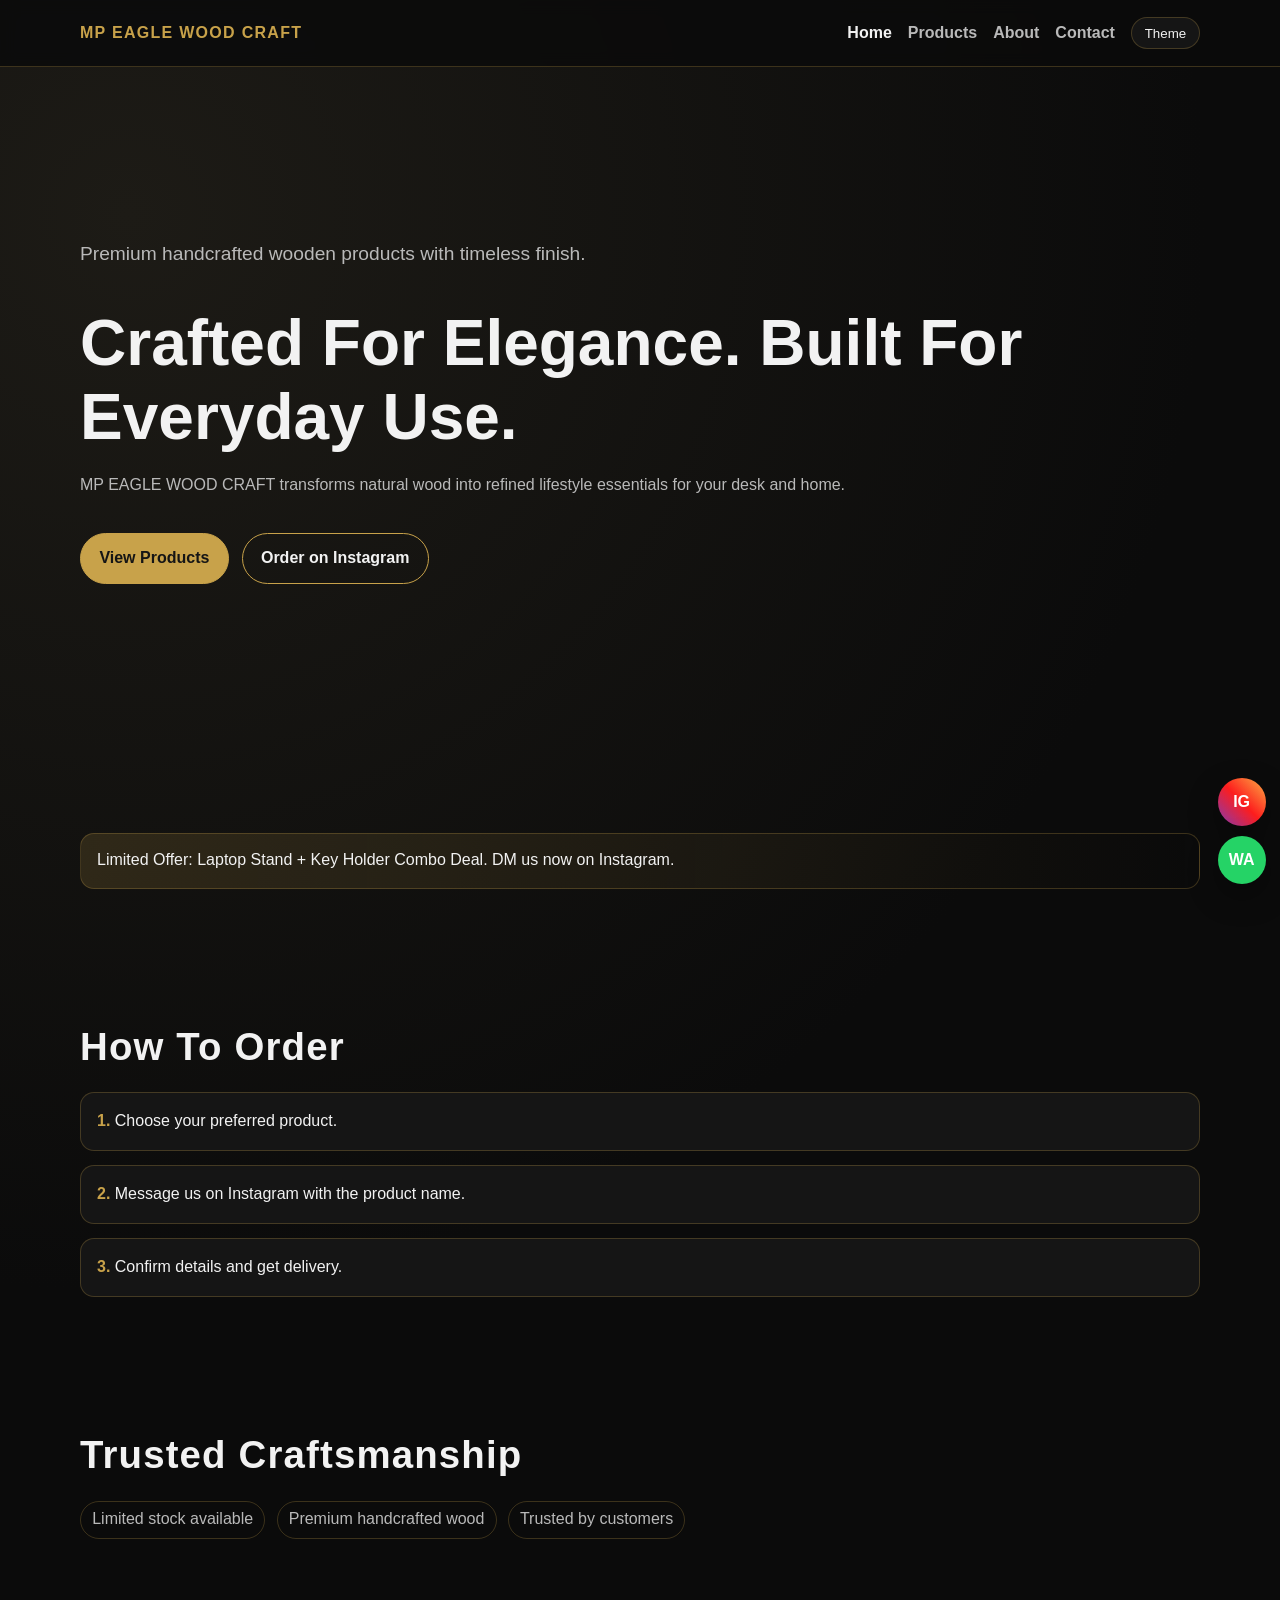
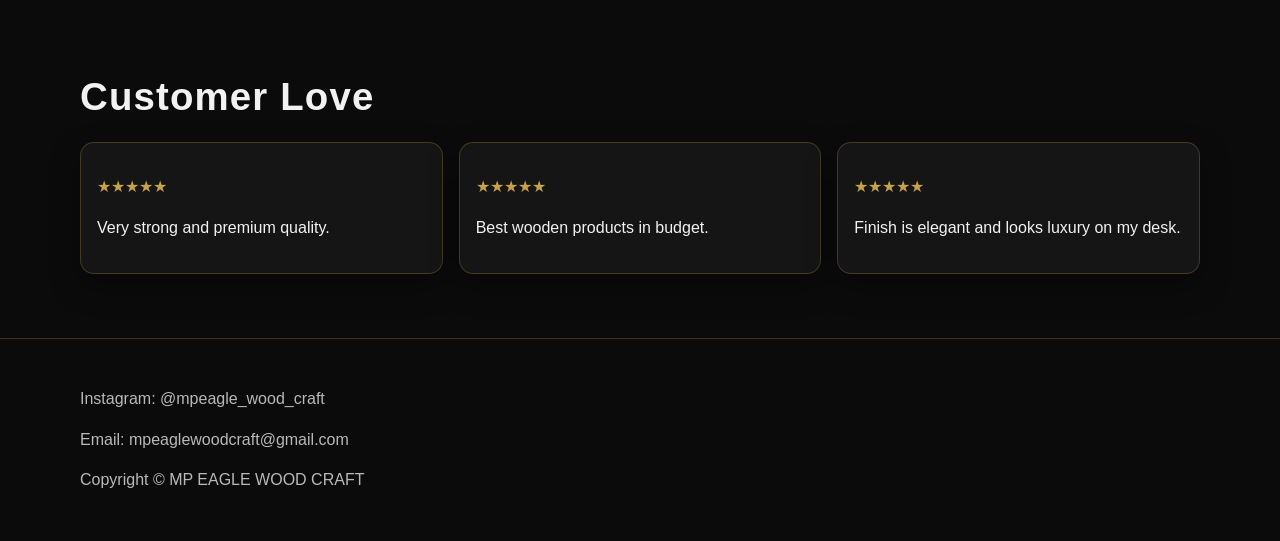
==== index.html @ 9cb2171c "Initial commit" ====
<!doctype html>
<html lang="en">
  <head>
    <meta charset="UTF-8" />
    <meta name="viewport" content="width=device-width, initial-scale=1.0" />
    <title>MP EAGLE WOOD CRAFT | Premium Wooden Products</title>
    <meta
      name="description"
      content="MP EAGLE WOOD CRAFT offers premium handcrafted wooden laptop stands, key holders, and desk accessories. Order instantly on Instagram."
    />
    <meta
      name="keywords"
      content="wooden products, laptop stand, key holder, pen stand, handcrafted wood, MP EAGLE WOOD CRAFT"
    />
    <link rel="stylesheet" href="assets/css/main.css" />
  </head>
  <body>
    <div class="wood-grain" aria-hidden="true"></div>
    <div class="loader" data-loader>
      <img src="assets/images/logo.png" alt="MP EAGLE WOOD CRAFT logo" />
    </div>

    <header class="topbar">
      <div class="container nav-wrap">
        <a href="index.html" class="brand">MP EAGLE WOOD CRAFT</a>
        <nav class="menu" aria-label="Primary">
          <a href="index.html" data-nav-link>Home</a>
          <a href="products.html" data-nav-link>Products</a>
          <a href="about.html" data-nav-link>About</a>
          <a href="contact.html" data-nav-link>Contact</a>
          <button class="theme-toggle" data-theme-toggle type="button">Theme</button>
        </nav>
      </div>
    </header>

    <main>
      <section class="hero container section">
        <p class="tagline">Premium handcrafted wooden products with timeless finish.</p>
        <h1>Crafted For Elegance. Built For Everyday Use.</h1>
        <p class="section-lead">
          MP EAGLE WOOD CRAFT transforms natural wood into refined lifestyle essentials for your
          desk and home.
        </p>
        <div class="hero-actions">
          <a class="btn" href="products.html">View Products</a>
          <a
            class="btn btn-ghost"
            href="https://www.instagram.com/mpeagle_wood_craft/"
            target="_blank"
            rel="noopener noreferrer"
            >Order on Instagram</a
          >
        </div>
      </section>

      <section class="container section">
        <div class="offer-banner">
          Limited Offer: Laptop Stand + Key Holder Combo Deal. DM us now on Instagram.
        </div>
      </section>

      <section class="container section">
        <h2 class="section-title">How To Order</h2>
        <div class="steps">
          <article class="step"><strong>1.</strong> Choose your preferred product.</article>
          <article class="step"><strong>2.</strong> Message us on Instagram with the product name.</article>
          <article class="step"><strong>3.</strong> Confirm details and get delivery.</article>
        </div>
      </section>

      <section class="container section">
        <h2 class="section-title">Trusted Craftsmanship</h2>
        <div class="trust-badges">
          <span class="pill">Limited stock available</span>
          <span class="pill">Premium handcrafted wood</span>
          <span class="pill">Trusted by customers</span>
        </div>
      </section>

      <section class="container section">
        <h2 class="section-title">Customer Love</h2>
        <div class="grid cards-3">
          <article class="card">
            <p class="testimonial-stars">★★★★★</p>
            <p>Very strong and premium quality.</p>
          </article>
          <article class="card">
            <p class="testimonial-stars">★★★★★</p>
            <p>Best wooden products in budget.</p>
          </article>
          <article class="card">
            <p class="testimonial-stars">★★★★★</p>
            <p>Finish is elegant and looks luxury on my desk.</p>
          </article>
        </div>
      </section>
    </main>

    <footer class="footer">
      <div class="container">
        <p>
          Instagram:
          <a href="https://www.instagram.com/mpeagle_wood_craft/" target="_blank" rel="noopener noreferrer"
            >@mpeagle_wood_craft</a
          >
        </p>
        <p>
          Email:
          <a href="mailto:mpeaglewoodcraft@gmail.com">mpeaglewoodcraft@gmail.com</a>
        </p>
        <p>Copyright © MP EAGLE WOOD CRAFT</p>
      </div>
    </footer>

    <script src="assets/js/main.js"></script>
  </body>
</html>
---- assets/css/main.css ----
:root {
  --bg: #0b0b0b;
  --panel: #151515;
  --text: #f2f2f2;
  --muted: #b9b9b9;
  --accent: #c8a24a;
  --accent-strong: #dfb95f;
  --line: rgba(200, 162, 74, 0.26);
  --success: #7dcc84;
  --danger: #ff7272;
  --shadow: 0 12px 30px rgba(0, 0, 0, 0.35);
}

body.light {
  --bg: #f3efe8;
  --panel: #ffffff;
  --text: #1b1b1b;
  --muted: #4d4d4d;
  --accent: #8f6a1d;
  --accent-strong: #b98922;
  --line: rgba(143, 106, 29, 0.25);
  --shadow: 0 12px 24px rgba(45, 35, 16, 0.16);
}

*,
*::before,
*::after {
  box-sizing: border-box;
}

html {
  scroll-behavior: smooth;
}

body {
  margin: 0;
  font-family: "Segoe UI", "Inter", Arial, sans-serif;
  background: radial-gradient(circle at 10% 10%, #1d1b16 0%, var(--bg) 48%);
  color: var(--text);
  line-height: 1.55;
}

.wood-grain {
  position: fixed;
  inset: 0;
  z-index: -1;
  opacity: 0.05;
  pointer-events: none;
  background-image: repeating-linear-gradient(
    100deg,
    rgba(255, 255, 255, 0.11) 0px,
    rgba(255, 255, 255, 0.11) 1px,
    transparent 1px,
    transparent 8px
  );
}

.container {
  width: min(1120px, 92%);
  margin-inline: auto;
}

.section {
  padding: 4rem 0;
}

.section-title {
  font-size: clamp(1.6rem, 4.8vw, 2.4rem);
  margin: 0 0 1rem;
  letter-spacing: 0.03em;
}

.section-lead {
  color: var(--muted);
  margin-top: 0;
}

a {
  color: inherit;
  text-decoration: none;
}

.btn {
  display: inline-flex;
  align-items: center;
  justify-content: center;
  gap: 0.4rem;
  border: 1px solid var(--accent);
  color: #151515;
  background: var(--accent);
  padding: 0.75rem 1.15rem;
  border-radius: 999px;
  font-weight: 700;
  transition: transform 0.2s ease, box-shadow 0.2s ease, background 0.2s ease;
}

.btn:hover {
  transform: translateY(-2px);
  box-shadow: 0 8px 20px rgba(201, 162, 74, 0.3);
  background: var(--accent-strong);
}

.btn-ghost {
  background: transparent;
  color: var(--text);
}

.topbar {
  position: sticky;
  top: 0;
  z-index: 40;
  backdrop-filter: blur(8px);
  border-bottom: 1px solid var(--line);
  background: color-mix(in srgb, var(--bg) 85%, transparent);
}

.nav-wrap {
  min-height: 66px;
  display: flex;
  align-items: center;
  justify-content: space-between;
  gap: 1rem;
}

.brand {
  font-weight: 800;
  letter-spacing: 0.08em;
  color: var(--accent);
}

.menu {
  display: flex;
  gap: 1rem;
  align-items: center;
}

.menu a {
  color: var(--muted);
  font-weight: 600;
}

.menu a.active,
.menu a:hover {
  color: var(--text);
}

.theme-toggle {
  border: 1px solid var(--line);
  background: var(--panel);
  color: var(--text);
  border-radius: 999px;
  padding: 0.45rem 0.8rem;
}

.hero {
  min-height: 78vh;
  display: grid;
  align-content: center;
  gap: 1.2rem;
  padding-top: 2rem;
}

.tagline {
  color: var(--muted);
  font-size: clamp(1rem, 3vw, 1.2rem);
}

.hero h1 {
  margin: 0;
  font-size: clamp(2.1rem, 7vw, 4rem);
  line-height: 1.15;
}

.hero-actions {
  display: flex;
  gap: 0.8rem;
  flex-wrap: wrap;
}

.offer-banner {
  border: 1px solid var(--line);
  border-radius: 14px;
  padding: 0.9rem 1rem;
  background: linear-gradient(90deg, rgba(200, 162, 74, 0.16), transparent);
}

.steps {
  display: grid;
  gap: 0.9rem;
}

.step {
  background: var(--panel);
  border: 1px solid var(--line);
  border-radius: 14px;
  padding: 1rem;
}

.step strong {
  color: var(--accent);
}

.grid {
  display: grid;
  gap: 1rem;
}

.cards-3 {
  grid-template-columns: repeat(1, minmax(0, 1fr));
}

.card {
  background: var(--panel);
  border: 1px solid var(--line);
  border-radius: 14px;
  padding: 1rem;
  box-shadow: var(--shadow);
}

.trust-badges {
  display: flex;
  flex-wrap: wrap;
  gap: 0.7rem;
}

.pill {
  border: 1px solid var(--line);
  border-radius: 999px;
  padding: 0.35rem 0.7rem;
  color: var(--muted);
}

.product-filters {
  display: flex;
  gap: 0.5rem;
  flex-wrap: wrap;
  margin: 1.2rem 0;
}

.filter-btn {
  border: 1px solid var(--line);
  color: var(--muted);
  background: transparent;
  border-radius: 999px;
  padding: 0.45rem 0.8rem;
}

.filter-btn.active {
  background: var(--accent);
  border-color: var(--accent);
  color: #121212;
}

.product-card {
  overflow: hidden;
  padding: 0;
}

.product-open {
  border: 0;
  width: 100%;
  display: block;
  padding: 0;
  cursor: pointer;
  background: transparent;
  color: inherit;
}

.product-media {
  aspect-ratio: 4 / 3;
  overflow: hidden;
}

.product-media img {
  width: 100%;
  height: 100%;
  object-fit: cover;
  transition: transform 0.3s ease;
}

.product-card:hover .product-media img {
  transform: scale(1.06);
}

.product-body {
  padding: 1rem;
}

.price-row {
  display: flex;
  gap: 0.6rem;
  align-items: baseline;
}

.old-price {
  text-decoration: line-through;
  color: var(--muted);
}

.new-price {
  color: var(--accent);
  font-weight: 700;
}

.stock {
  color: var(--danger);
  font-size: 0.92rem;
}

.testimonial-stars {
  color: var(--accent);
}

.faq details {
  border: 1px solid var(--line);
  border-radius: 10px;
  padding: 0.8rem 0.9rem;
  background: var(--panel);
}

.faq details + details {
  margin-top: 0.7rem;
}

.footer {
  padding: 2rem 0;
  border-top: 1px solid var(--line);
  color: var(--muted);
}

.floating {
  position: fixed;
  right: 0.9rem;
  bottom: 1rem;
  display: grid;
  gap: 0.6rem;
  z-index: 45;
}

.floating a {
  width: 48px;
  height: 48px;
  display: grid;
  place-items: center;
  border-radius: 50%;
  color: #fff;
  font-weight: 700;
  box-shadow: var(--shadow);
}

.ig-float {
  background: linear-gradient(45deg, #833ab4, #fd1d1d, #fcb045);
}

.wa-float {
  background: #25d366;
  color: #0f2014;
}

.loader {
  position: fixed;
  inset: 0;
  background: #050505;
  display: grid;
  place-items: center;
  z-index: 99;
  animation: fadeOut 0.45s ease 1s forwards;
}

.loader img {
  width: 110px;
  max-width: 50vw;
  opacity: 0;
  animation: fadeIn 0.45s ease 0.1s forwards;
}

@keyframes fadeIn {
  to {
    opacity: 1;
  }
}

@keyframes fadeOut {
  to {
    opacity: 0;
    visibility: hidden;
  }
}

.modal {
  position: fixed;
  inset: 0;
  background: rgba(5, 5, 5, 0.76);
  z-index: 70;
  display: none;
  align-items: center;
  justify-content: center;
  padding: 1rem;
}

.modal.open {
  display: flex;
}

.modal-panel {
  width: min(760px, 100%);
  background: var(--panel);
  border: 1px solid var(--line);
  border-radius: 14px;
  padding: 1rem;
}

.modal-gallery {
  display: grid;
  grid-template-columns: repeat(2, 1fr);
  gap: 0.5rem;
}

.modal-gallery img {
  width: 100%;
  border-radius: 10px;
  aspect-ratio: 4 / 3;
  object-fit: cover;
}

.cart-box {
  position: sticky;
  top: 84px;
}

.cart-item {
  display: flex;
  justify-content: space-between;
  gap: 0.6rem;
  padding: 0.45rem 0;
  border-bottom: 1px dashed var(--line);
}

@media (min-width: 700px) {
  .cards-3 {
    grid-template-columns: repeat(3, minmax(0, 1fr));
  }

  .products-layout {
    display: grid;
    grid-template-columns: minmax(0, 1fr) 320px;
    gap: 1rem;
    align-items: start;
  }
}

@media (prefers-reduced-motion: reduce) {
  *,
  *::before,
  *::after {
    animation-duration: 0.01ms !important;
    animation-iteration-count: 1 !important;
    transition-duration: 0.01ms !important;
    scroll-behavior: auto !important;
  }
}
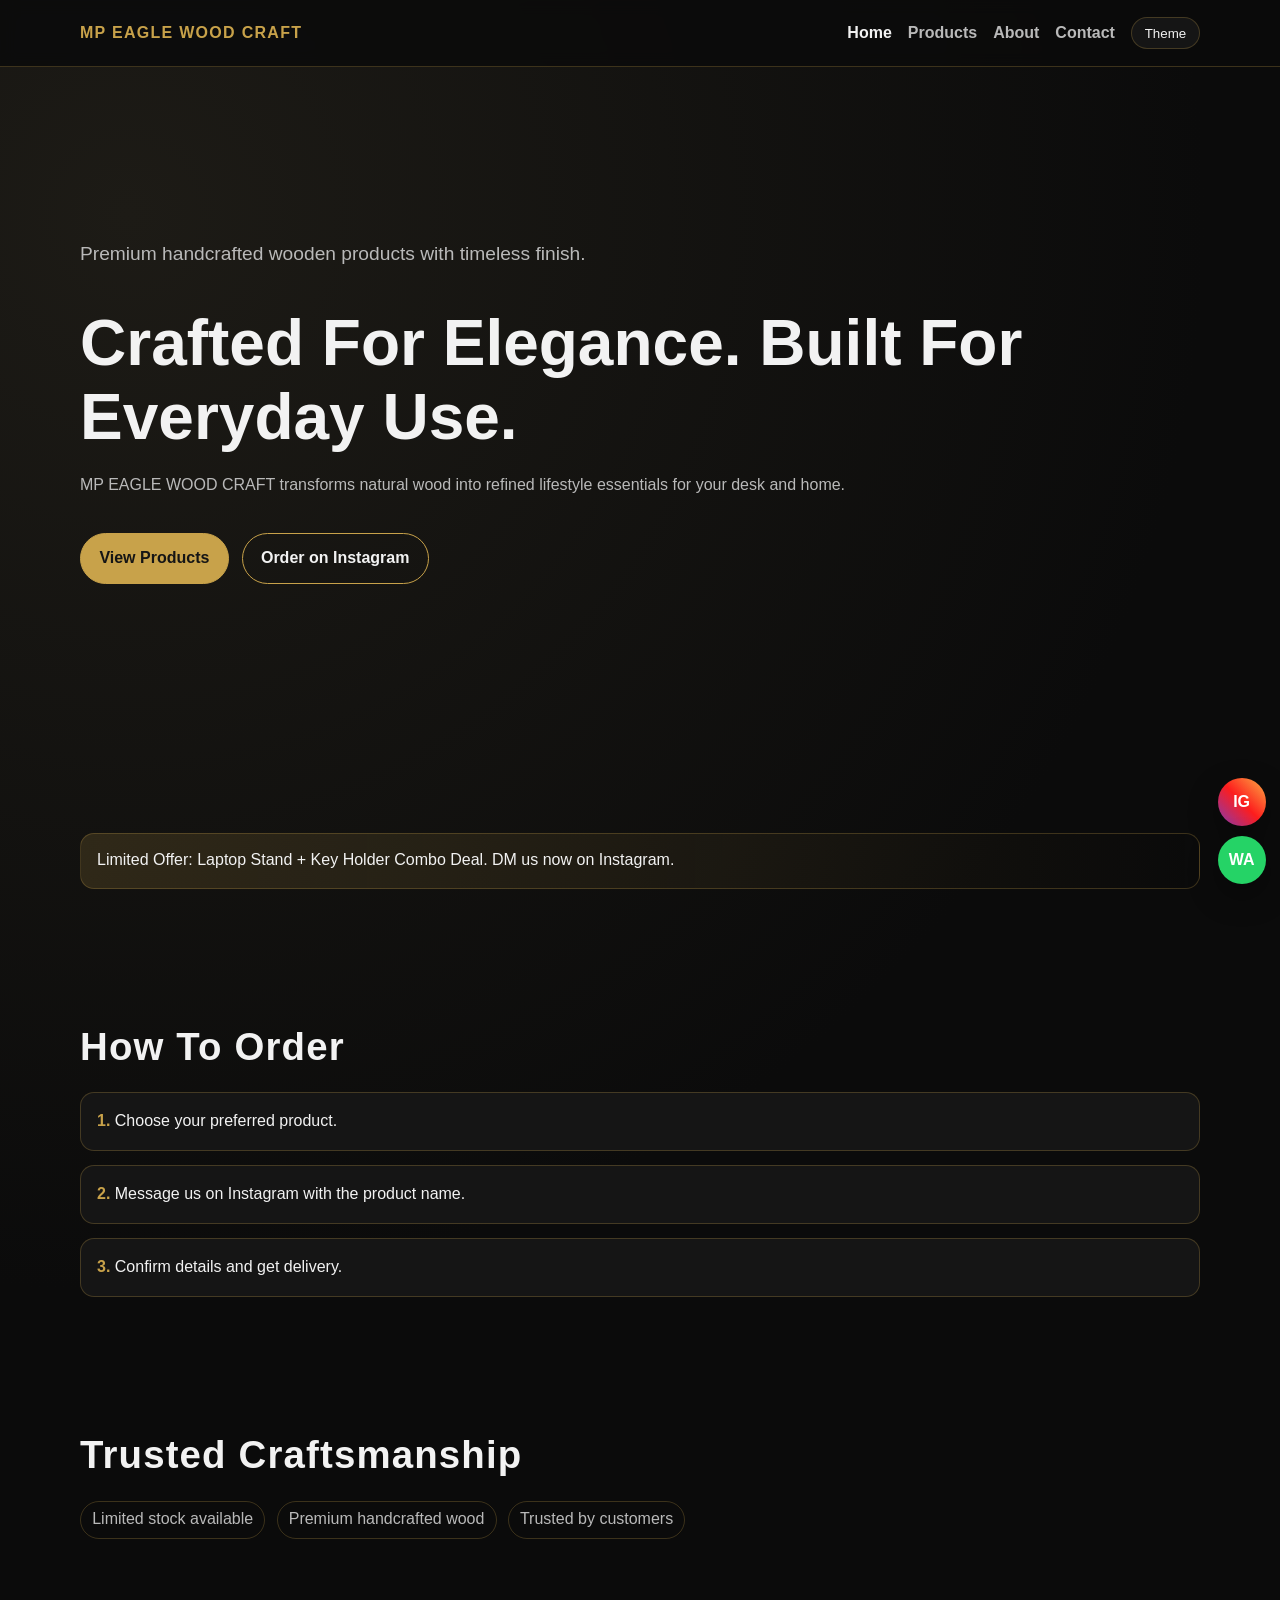
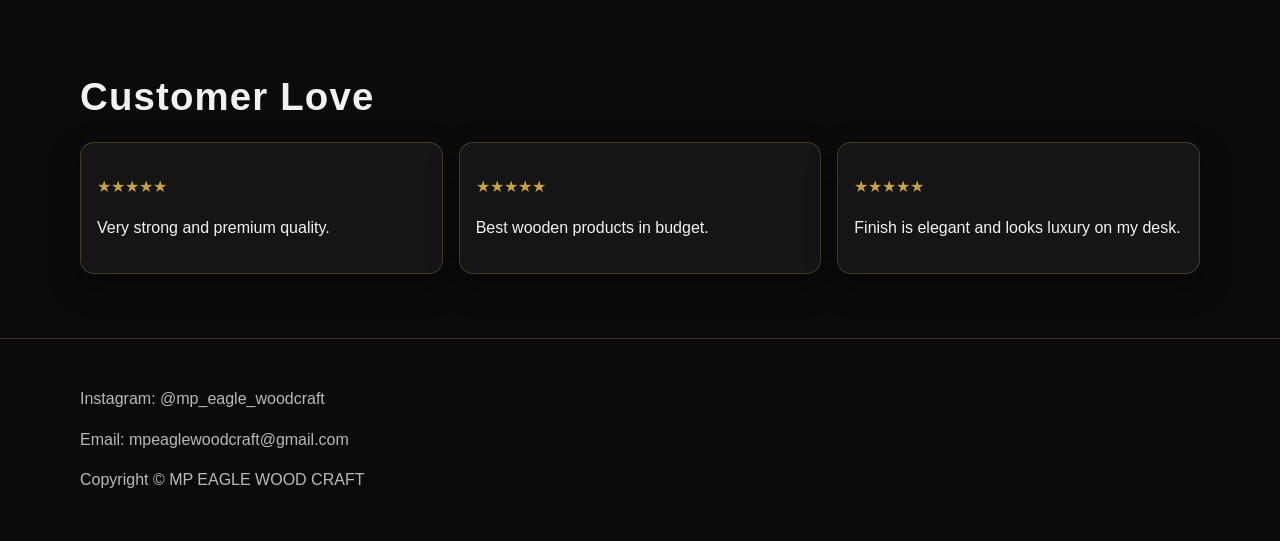
==== commit 2f47370e: "Update index.html" ====
--- a/index.html
+++ b/index.html
@@ -45,7 +45,7 @@
           <a class="btn" href="products.html">View Products</a>
           <a
             class="btn btn-ghost"
-            href="https://www.instagram.com/mpeagle_wood_craft/"
+            href="https://www.instagram.com/mp_eagle_woodcraft/"
             target="_blank"
             rel="noopener noreferrer"
             >Order on Instagram</a
@@ -100,8 +100,8 @@
       <div class="container">
         <p>
           Instagram:
-          <a href="https://www.instagram.com/mpeagle_wood_craft/" target="_blank" rel="noopener noreferrer"
-            >@mpeagle_wood_craft</a
+          <a href="https://www.instagram.com/mp_eagle_woodcraft/" target="_blank" rel="noopener noreferrer"
+            >@mp_eagle_woodcraft</a
           >
         </p>
         <p>
